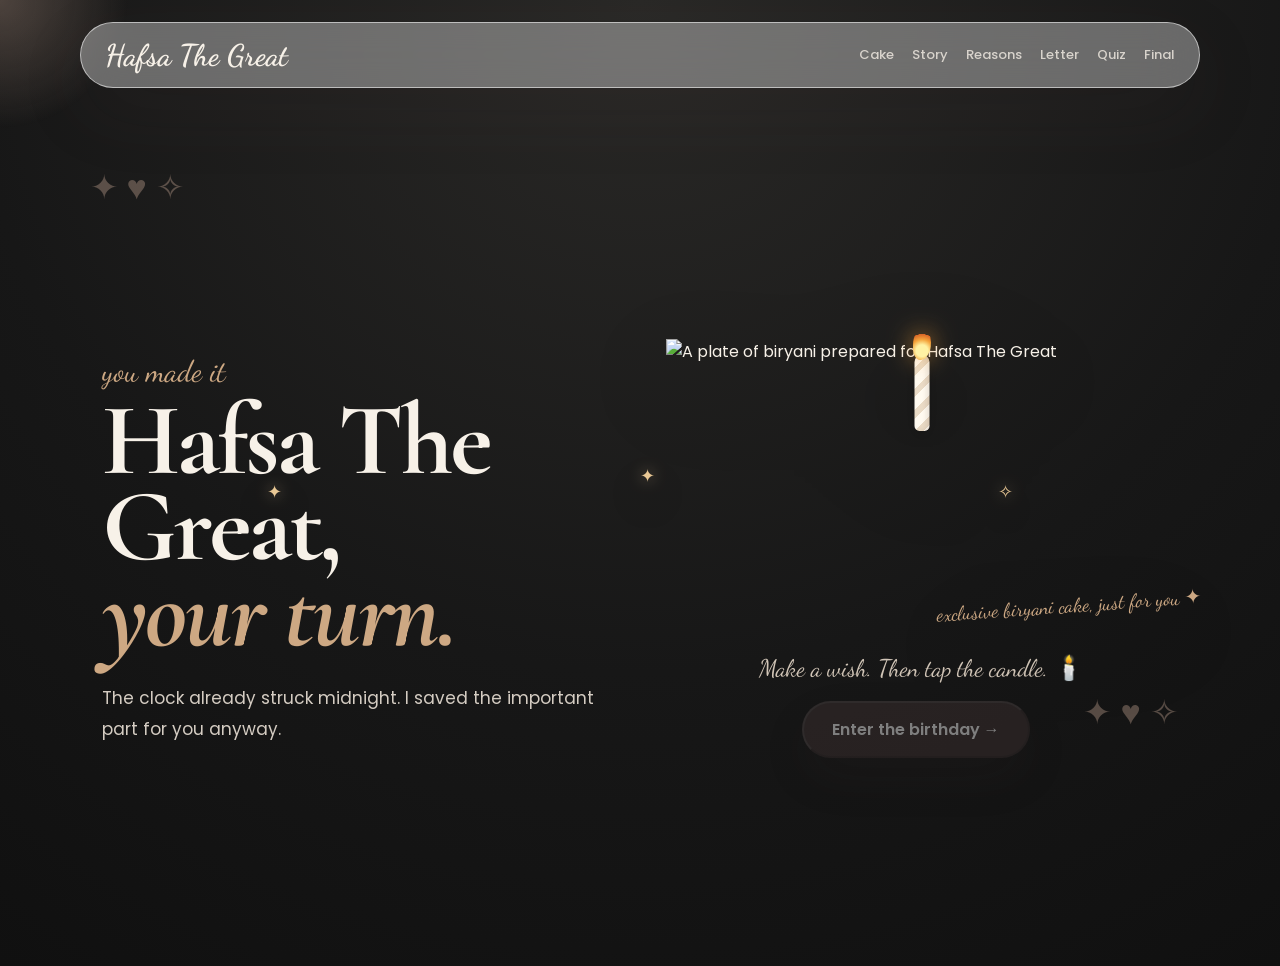
==== index.html @ 32615012 "Add files via upload" ====
<!DOCTYPE html>
<html lang="en">
<head>
  <meta charset="UTF-8" />
  <meta name="viewport" content="width=device-width, initial-scale=1.0" />
  <title>Something special | Hafsa The Great</title>
  <link rel="preconnect" href="https://fonts.googleapis.com" />
  <link rel="preconnect" href="https://fonts.gstatic.com" crossorigin />
  <link href="https://fonts.googleapis.com/css2?family=Cormorant+Garamond:wght@400;500;600;700&family=Dancing+Script:wght@500;600;700&family=Poppins:wght@300;400;500;600;700&display=swap" rel="stylesheet" />
  <link rel="stylesheet" href="style.css" />
</head>
<body class="birthday-entry" style="--hero-image: url('assets/ak.jpeg');">
  <div class="cursor-glow"></div>
  <div class="floating-bg"></div>

  <nav class="navbar glass locked-nav" id="siteNav" aria-label="Main navigation">
    <a href="index.html" class="logo">Hafsa The Great</a>
    <div class="nav-links">
      <a href="cake.html">Cake</a>
      <a href="memories.html">Story</a>
      <a href="reasons.html">Reasons</a>
      <a href="letter.html">Letter</a>
      <a href="quiz.html">Quiz</a>
      <a href="final.html">Final</a>
    </div>
  </nav>

  <main class="entry-main">
    <section class="lock-screen" id="lockScreen">
      <div class="lock-copy reveal">
        <p class="script-text">something special is waiting for you</p>
        <h1>Not yet...<br><span>but soon.</span></h1>
        <p class="hero-desc">This little universe opens when your birthday begins.</p>
      </div>

      <aside class="countdown-card glass reveal delay-1">
        <p class="script-text">the countdown</p>
        <div class="countdown" id="countdown" aria-live="polite">
          <div><strong id="days">00</strong><span>Days</span></div>
          <div><strong id="hours">00</strong><span>Hours</span></div>
          <div><strong id="mins">00</strong><span>Mins</span></div>
          <div><strong id="secs">00</strong><span>Secs</span></div>
        </div>
        <p class="unlock-note">Come back at midnight. 🎂</p>
      </aside>
    </section>

    <section class="birthday-reveal" id="birthdayReveal" aria-hidden="true">
      <div class="reveal-copy">
        <p class="script-text" id="revealKicker">midnight has arrived</p>
        <h2>Hafsa The Great,<br><span>your turn.</span></h2>
        <p id="revealMessage">But before you see the rest, there is one very important thing to do.</p>
      </div>

      <div class="avatar-celebration" aria-hidden="true">
        <img src="assets/hafsa-avatar.png" alt="" />
        <span class="avatar-sparkle sparkle-one">✦</span>
        <span class="avatar-sparkle sparkle-two">✧</span>
        <span class="avatar-sparkle sparkle-three">✦</span>
      </div>

      <div class="biryani-cake-wrap" id="biryaniCakeWrap">
        <div class="cake-image-stage" id="biryaniCake">
          <img class="approved-biryani-image" src="assets/biryani-plate-sticker.png" alt="A plate of biryani prepared for Hafsa The Great" />
          <button class="candle-hotspot" id="entryCandle" type="button" aria-label="Blow out the candle">
            <span class="candle-stick" aria-hidden="true"></span>
            <span class="hotspot-flame" id="entryFlame" aria-hidden="true"></span>
          </button>
          <div class="smoke-overlay" aria-hidden="true"></div>
          <p class="biryani-exclusive-note">exclusive biryani cake, just for you ✦</p>
        </div>
        <p class="candle-prompt" id="candlePrompt">Make a wish. Then tap the candle. 🕯️</p>
        <button class="btn primary reveal-button" id="enterBirthday" type="button" disabled>Enter the birthday →</button>
      </div>
    </section>
  </main>

  <script src="script.js"></script>
</body>
</html>
---- style.css ----
:root {
  --warm-white: #f9f5f0;
  --blush: #f8edeb;
  --rose: #e8cfc1;
  --champagne: #d8b4a0;
  --cocoa: #3e3232;
  --serif: "Cormorant Garamond", serif;
  --script: "Dancing Script", cursive;
  --body: "Poppins", sans-serif;
}

* {
  box-sizing: border-box;
  margin: 0;
  padding: 0;
}

html {
  scroll-behavior: smooth;
}

body {
  min-height: 100vh;
  overflow-x: hidden;
  color: var(--cocoa);
  font-family: var(--body);
  background: radial-gradient(circle at top left, #fff 0%, var(--warm-white) 35%, var(--blush) 100%);
}

a {
  color: inherit;
  text-decoration: none;
}

button {
  font: inherit;
}

.glass {
  background: rgba(255, 255, 255, 0.35);
  border: 1px solid rgba(255, 255, 255, 0.55);
  backdrop-filter: blur(22px);
  box-shadow: 0 24px 70px rgba(62, 50, 50, 0.12);
}

.navbar {
  position: fixed;
  top: 22px;
  left: 50%;
  z-index: 50;
  width: min(1120px, 92%);
  display: flex;
  align-items: center;
  justify-content: space-between;
  padding: 14px 24px;
  border-radius: 999px;
  transform: translateX(-50%);
}

.logo {
  font-family: var(--script);
  font-size: 30px;
  font-weight: 700;
}

.nav-links {
  display: flex;
  gap: 18px;
  font-size: 13px;
  font-weight: 500;
}

.nav-links a {
  opacity: 0.78;
  transition: 0.3s;
}

.nav-links a:hover {
  color: #9f6a59;
  opacity: 1;
}

.cursor-glow {
  position: fixed;
  z-index: 0;
  width: 280px;
  height: 280px;
  border-radius: 50%;
  pointer-events: none;
  background: radial-gradient(circle, rgba(216, 180, 160, 0.28), transparent 65%);
  transform: translate(-50%, -50%);
}

.floating-bg::before,
.floating-bg::after {
  content: "✦ ♥ ✧";
  position: fixed;
  z-index: 0;
  color: rgba(216, 180, 160, 0.35);
  font-size: 34px;
  animation: float 8s infinite ease-in-out;
}

.floating-bg::before {
  top: 18%;
  left: 7%;
}

.floating-bg::after {
  right: 8%;
  bottom: 18%;
  animation-delay: 2s;
}

.hero,
.page-section {
  min-height: 100vh;
}

.hero {
  position: relative;
  display: grid;
  grid-template-columns: 1.2fr 0.8fr;
  align-items: center;
  padding: 120px 9% 70px;
  background: linear-gradient(120deg, rgba(249, 245, 240, 0.78), rgba(248, 237, 235, 0.65)), var(--hero-image) center/cover;
}

.hero-overlay {
  position: absolute;
  inset: 0;
  background: radial-gradient(circle at 70% 40%, rgba(255, 255, 255, 0.55), transparent 35%);
}

.hero-content,
.countdown-card {
  position: relative;
  z-index: 2;
}

.final-page h1 {
  font-size: clamp(42px, 6.2vw, 88px);
  line-height: 0.92;
  letter-spacing: -2px;
  max-width: 1250px;
  margin: 0 auto;
}

.script-text {
  margin-bottom: 8px;
  color: #a36f5c;
  font-family: var(--script);
  font-size: 30px;
}

.hero h1,
.sub-hero h1,
.final-page h1,
.cake-page h1 {
  font-family: var(--serif);
  font-size: clamp(62px, 9vw, 128px);
  font-weight: 600;
  line-height: 0.86;
  letter-spacing: -3px;
}

.hero h1 span {
  color: #8f5f51;
  font-style: italic;
}

.hero-desc {
  max-width: 560px;
  margin: 28px 0;
  font-size: 18px;
  line-height: 1.8;
}

.btn {
  display: inline-flex;
  align-items: center;
  justify-content: center;
  margin-right: 12px;
  padding: 14px 28px;
  border-radius: 999px;
  font-weight: 600;
  transition: 0.3s;
}

.primary {
  color: #fff;
  background: var(--cocoa);
  box-shadow: 0 20px 50px rgba(62, 50, 50, 0.22);
}

.ghost {
  background: rgba(255, 255, 255, 0.42);
  border: 1px solid rgba(62, 50, 50, 0.1);
}

.btn:hover,
.cut-cake-btn:hover {
  transform: translateY(-4px);
}

.countdown-card {
  max-width: 420px;
  padding: 28px;
  border-radius: 32px;
}

.countdown {
  display: grid;
  grid-template-columns: repeat(4, 1fr);
  gap: 12px;
}

.countdown div {
  padding: 18px 10px;
  text-align: center;
  background: rgba(255, 255, 255, 0.42);
  border-radius: 22px;
}

.countdown strong {
  font-family: var(--serif);
  font-size: 36px;
}

.countdown span {
  display: block;
  font-size: 12px;
}

.music-btn {
  position: fixed;
  right: 28px;
  bottom: 28px;
  z-index: 60;
  width: 56px;
  height: 56px;
  color: #fff;
  font-size: 24px;
  background: var(--cocoa);
  border: 0;
  border-radius: 50%;
  box-shadow: 0 18px 42px rgba(62, 50, 50, 0.25);
  cursor: pointer;
  transition: transform .25s ease, box-shadow .25s ease;
}

.music-btn:hover { transform: translateY(-3px); }

/* Reasons-page music nudge: visible only at the top of the page. */
.music-hint {
  position: fixed;
  right: 94px;
  bottom: 42px;
  z-index: 59;
  display: flex;
  align-items: center;
  gap: 10px;
  pointer-events: none;
  opacity: 1;
  transform: translateY(0);
  transition: opacity .28s ease, transform .28s ease;
}

.music-hint-text {
  padding: 10px 15px;
  border: 1px solid rgba(111, 88, 76, .18);
  border-radius: 999px;
  background: rgba(255, 252, 248, .92);
  box-shadow: 0 14px 34px rgba(62, 50, 50, .12);
  color: var(--cocoa);
  font-size: 12px;
  font-weight: 600;
  white-space: nowrap;
}

.music-hint-arrow {
  display: inline-flex;
  align-items: center;
  justify-content: center;
  width: 30px;
  height: 30px;
  color: var(--cocoa);
  font-size: 28px;
  line-height: 1;
  animation: musicHintArrow 1.2s ease-in-out infinite;
}

.music-hint.hidden {
  opacity: 0;
  transform: translateY(10px);
}

@keyframes musicHintArrow {
  0%, 100% { transform: translate(0, 0); }
  50% { transform: translate(4px, 4px); }
}

.music-btn.playing {
  animation: musicPulse 1.35s ease-in-out infinite;
  box-shadow: 0 0 0 8px rgba(198, 157, 122, 0.10), 0 18px 42px rgba(62, 50, 50, 0.25);
}

@keyframes musicPulse {
  0%, 100% { transform: scale(1); }
  50% { transform: scale(1.08); }
}

.sub-hero {
  padding: 150px 8% 55px;
  text-align: center;
}

.sub-hero p {
  max-width: 680px;
  margin: 10px auto 24px;
}

.masonry {
  columns: 3 260px;
  column-gap: 24px;
  padding: 30px 8%;
}

.polaroid {
  break-inside: avoid;
  margin-bottom: 24px;
  padding: 14px 14px 22px;
  background: #fff;
  border-radius: 24px;
  box-shadow: 0 20px 55px rgba(62, 50, 50, 0.14);
  transform: rotate(-1deg);
  transition: 0.35s;
}

.polaroid:nth-child(even) {
  transform: rotate(1.5deg);
}

.polaroid:hover {
  transform: translateY(-8px) rotate(0);
}

.photo {
  height: 260px;
  border-radius: 18px;
  background: linear-gradient(135deg, var(--rose), var(--champagne)) center/cover;
}
.photo video {
  width: 100%;
  height: 100%;
  border-radius: 18px;
  object-fit: cover;
  display: block;
}

.tall .photo {
  height: 390px;
}

.wide .photo {
  height: 230px;
}

.polaroid p {
  margin-top: 12px;
  font-family: var(--script);
  font-size: 25px;
}

.reason-grid {
  display: grid;
  grid-template-columns: repeat(auto-fit, minmax(210px, 1fr));
  gap: 20px;
  padding: 20px 8% 90px;
}

.reason-card {
  height: 190px;
  perspective: 900px;
  cursor: pointer;
}

.reason-inner {
  position: relative;
  width: 100%;
  height: 100%;
  transition: 0.7s;
  transform-style: preserve-3d;
}

.reason-card:hover .reason-inner,
.reason-card:focus-within .reason-inner {
  transform: rotateY(180deg);
}

.reason-front,
.reason-back {
  position: absolute;
  inset: 0;
  display: grid;
  place-items: center;
  padding: 24px;
  text-align: center;
  border-radius: 28px;
  backface-visibility: hidden;
  border: 1px solid rgba(62, 50, 50, 0.08);
  box-shadow: 0 18px 45px rgba(62, 50, 50, 0.11);
}

.reason-front {
  background: rgba(255, 255, 255, 0.5);
}

.reason-front h3 {
  margin: 0;
  font-family: var(--serif);
  font-size: 42px;
  font-weight: 600;
}

.reason-back {
  color: var(--ink);
  background: rgba(255, 255, 255, 0.72);
  transform: rotateY(180deg);
  padding: 24px 20px 22px;
}

.reason-back p {
  width: 100%;
  margin: 0;
  font-family: var(--script);
  font-size: 25px;
  line-height: 1.25;
}

.random-reason {
  max-width: 560px;
  margin: 22px auto 0;
  padding: 20px;
  border-radius: 28px;
}

.letter-page {
  min-height: 100vh;
  display: grid;
  grid-template-columns: 0.8fr 1.2fr;
  gap: 50px;
  align-items: center;
  padding: 150px 9% 70px;
}

.envelope {
  position: relative;
  height: 260px;
  cursor: pointer;
}

.env-body {
  position: absolute;
  bottom: 0;
  display: grid;
  place-items: center;
  width: 100%;
  height: 180px;
  border-radius: 18px;
  background: linear-gradient(135deg, var(--rose), #fff);
  box-shadow: 0 30px 70px rgba(62, 50, 50, 0.14);
}

.flap {
  position: absolute;
  top: 0;
  left: 8%;
  width: 84%;
  height: 160px;
  background: var(--champagne);
  clip-path: polygon(50% 100%, 0 0, 100% 0);
  transform-origin: top;
  transition: 0.7s;
}

.envelope.open .flap {
  transform: rotateX(180deg);
}

.letter-paper {
  min-height: 500px;
  padding: 46px;
  background: #fffaf5;
  border-radius: 34px;
  box-shadow: 0 30px 80px rgba(62, 50, 50, 0.16);
}

.letter-paper h1 {
  font-family: var(--serif);
  font-size: 58px;
}

.letter-paper p:last-child {
  font-size: 17px;
  line-height: 2;
}

/* Letter voice-note player */
.voice-note {
  margin-top: 34px;
  opacity: 0;
  transform: translateY(12px);
  pointer-events: none;
  transition: opacity 0.55s ease, transform 0.55s ease;
  display: flex;
  align-items: center;
  gap: 18px;
  padding: 18px 20px;
  border: 1px solid rgba(159, 106, 89, 0.18);
  border-radius: 28px;
  background: rgba(255, 255, 255, 0.5);
  box-shadow: 0 18px 45px rgba(62, 50, 50, 0.08);
}

.letter-paper.opened .voice-note {
  opacity: 1;
  transform: translateY(0);
  pointer-events: auto;
}

.voice-play-btn {
  flex: 0 0 54px;
  width: 54px;
  height: 54px;
  border: 1px solid rgba(159, 106, 89, 0.35);
  border-radius: 50%;
  background: #3e3232;
  color: #fffaf5;
  font-size: 16px;
  cursor: pointer;
  display: grid;
  place-items: center;
  transition: transform 0.2s ease, box-shadow 0.2s ease;
}

.voice-play-btn:hover {
  transform: translateY(-2px);
  box-shadow: 0 10px 24px rgba(62, 50, 50, 0.2);
}

.voice-play-btn.playing {
  box-shadow: 0 0 0 6px rgba(159, 106, 89, 0.1);
}

.voice-wave-wrap {
  min-width: 0;
  flex: 1;
}

.voice-wave {
  --voice-progress: 0;
  height: 38px;
  display: flex;
  align-items: center;
  gap: 3px;
  cursor: default;
}

.voice-wave-bar {
  position: relative;
  flex: 1 1 0;
  height: var(--bar-height);
  min-width: 2px;
  border-radius: 999px;
  background: rgba(159, 106, 89, 0.22);
  overflow: hidden;
}

.voice-wave-bar::after {
  content: '';
  position: absolute;
  inset: 0;
  width: calc(var(--voice-progress) * 100%);
  background: #9f6a59;
  border-radius: inherit;
}

.voice-time {
  margin-top: 4px;
  display: flex;
  justify-content: space-between;
  font-size: 11px;
  color: rgba(62, 50, 50, 0.55);
  font-variant-numeric: tabular-nums;
}

@media (max-width: 600px) {
  .voice-note {
    gap: 12px;
    padding: 14px;
  }

  .voice-play-btn {
    flex-basis: 48px;
    width: 48px;
    height: 48px;
  }

  .voice-wave {
    gap: 2px;
  }
}

.night {
  color: #fff;
  background: radial-gradient(circle at top, #453636 0%, #191317 70%);
}

.cake-page,
.final-page {
  min-height: 100vh;
  display: grid;
  place-items: center;
  padding: 150px 8% 70px;
  text-align: center;
}

.final-page {
  background: linear-gradient(rgba(25, 19, 23, 0.45), rgba(25, 19, 23, 0.86)), var(--final-image) center/cover;
}

.cake-page h1,
.final-page h1 {
  max-width: 900px;
}


.cake-section {
  position: relative;
  display: flex;
  flex-direction: column;
  align-items: center;
  justify-content: center;
  min-height: 62vh;
  overflow: visible;
}

.cake-glow {
  position: absolute;
  width: 460px;
  height: 460px;
  border-radius: 50%;
  background: radial-gradient(circle, rgba(255, 214, 186, 0.34), transparent 68%);
  filter: blur(2px);
}

.cake-stage-text {
  position: relative;
  z-index: 8;
  margin: 18px auto 28px;
  max-width: 620px;
  padding: 14px 22px;
  border: 1px solid rgba(255, 255, 255, 0.32);
  border-radius: 999px;
  background: rgba(255, 255, 255, 0.13);
  color: rgba(255, 255, 255, 0.88);
  backdrop-filter: blur(14px);
  font-size: 14px;
}

.cake {
  position: relative;
  width: 390px;
  height: 330px;
  margin-bottom: 38px;
  overflow: visible;
}

.plate {
  position: absolute;
  left: 50%;
  bottom: -18px;
  width: 390px;
  height: 34px;
  border-radius: 50%;
  background: rgba(255, 255, 255, 0.34);
  transform: translateX(-50%);
  box-shadow: 0 26px 45px rgba(0, 0, 0, 0.24);
}

.candles {
  position: absolute;
  top: 2px;
  left: 50%;
  z-index: 7;
  display: flex;
  gap: 28px;
  transform: translateX(-50%);
  transition: 0.85s ease;
}

.candle {
  position: relative;
  display: block;
  width: 13px;
  height: 58px;
  margin-top: 24px;
  border-radius: 8px;
  background: repeating-linear-gradient(45deg, #fff 0 7px, #f7a7b5 7px 14px);
  box-shadow: inset 0 -8px 12px rgba(0, 0, 0, 0.08);
}

.flame {
  position: absolute;
  top: -28px;
  left: 50%;
  width: 16px;
  height: 30px;
  border-radius: 50% 50% 45% 45%;
  background: radial-gradient(circle at 50% 65%, #fff7a8 0 24%, #ffd166 25% 56%, #ff7b00 57% 100%);
  transform: translateX(-50%);
  box-shadow: 0 0 18px #ffb347, 0 0 36px rgba(255, 179, 71, 0.72);
  animation: flicker 0.8s infinite alternate;
  transform-origin: bottom center;
  transition: 0.45s ease;
}

.smoke {
  position: absolute;
  top: -30px;
  left: 50%;
  width: 10px;
  height: 10px;
  border-radius: 50%;
  background: rgba(255, 255, 255, 0.72);
  opacity: 0;
  filter: blur(3px);
  transform: translateX(-50%) scale(0.3);
}

.cake.blow .flame {
  opacity: 0;
  transform: translateX(-50%) translateY(12px) scale(0.1) rotate(18deg);
  box-shadow: none;
}

.cake.blow .smoke {
  animation: smokeUp 1.45s ease-out forwards;
}

.cake.blow .candle:nth-child(2) .smoke {
  animation-delay: 0.15s;
}

.cake.blow .candle:nth-child(3) .smoke {
  animation-delay: 0.3s;
}

.cake-top,
.cake-middle,
.cake-bottom,
.cake-slice {
  position: absolute;
  left: 50%;
  border-radius: 22px;
  transform: translateX(-50%);
  transition: 0.9s cubic-bezier(0.22, 0.82, 0.22, 1);
}

.cake-top,
.cake-middle,
.cake-bottom {
  z-index: 3;
  box-shadow: 0 24px 42px rgba(0, 0, 0, 0.22);
  overflow: hidden;
}

.cake-top::after,
.cake-middle::after,
.cake-bottom::after {
  content: "";
  position: absolute;
  inset: 11px 18px auto;
  height: 12px;
  border-radius: 999px;
  background: rgba(255, 255, 255, 0.38);
}

.cake-bottom {
  bottom: 24px;
  width: 330px;
  height: 92px;
  background: linear-gradient(135deg, #e8cfc1, #c8937a);
}

.cake-middle {
  bottom: 104px;
  width: 270px;
  height: 84px;
  background: linear-gradient(135deg, #f8edeb, #e7b7aa);
}

.cake-top {
  bottom: 176px;
  width: 210px;
  height: 74px;
  background: linear-gradient(135deg, #fff5f2, #f1c8bb);
}

.cut-line {
  position: absolute;
  left: 57%;
  bottom: 24px;
  z-index: 6;
  width: 3px;
  height: 228px;
  border-radius: 999px;
  background: rgba(255, 255, 255, 0.85);
  opacity: 0;
  transform: rotate(10deg) scaleY(0);
  transform-origin: top;
  box-shadow: 0 0 18px rgba(255, 255, 255, 0.65);
}

.cake.knife-in .cut-line {
  opacity: 1;
  animation: cutTrace 0.75s ease-in-out forwards;
}

.cake-slice {
  z-index: 5;
  right: 20px;
  left: auto;
  bottom: 24px;
  width: 126px;
  height: 225px;
  border-radius: 18px 22px 20px 18px;
  background: linear-gradient(135deg, #fff5f2 0 30%, #f8edeb 30% 63%, #e8cfc1 63% 100%);
  clip-path: polygon(13% 0, 100% 13%, 78% 100%, 0 100%);
  opacity: 0;
  transform: translateX(-12px) rotate(0deg) scale(0.97);
  box-shadow: 0 28px 48px rgba(0, 0, 0, 0.25);
}

.cake-slice::before {
  content: "";
  position: absolute;
  inset: 0;
  background: radial-gradient(circle at 62% 38%, rgba(195, 92, 92, 0.65) 0 4px, transparent 5px),
    radial-gradient(circle at 48% 72%, rgba(195, 92, 92, 0.55) 0 4px, transparent 5px);
}

.knife {
  position: absolute;
  top: 0;
  right: -170px;
  z-index: 9;
  width: 218px;
  height: 44px;
  opacity: 0;
  transform: translate(80px, -20px) rotate(-34deg);
  transform-origin: right center;
  transition: 1s cubic-bezier(0.22, 0.82, 0.22, 1);
}

.knife-blade {
  position: absolute;
  left: 0;
  top: 12px;
  width: 158px;
  height: 18px;
  border-radius: 999px 4px 4px 999px;
  background: linear-gradient(90deg, #ffffff, #d7d7d7 55%, #9e9e9e);
  box-shadow: 0 14px 28px rgba(0, 0, 0, 0.25);
}

.knife-blade::before {
  content: "";
  position: absolute;
  left: 4px;
  top: 3px;
  width: 120px;
  height: 4px;
  border-radius: 999px;
  background: rgba(255, 255, 255, 0.8);
}

.knife-handle {
  position: absolute;
  right: 0;
  top: 5px;
  width: 68px;
  height: 32px;
  border-radius: 999px;
  background: linear-gradient(135deg, #714948, #3e292d);
  box-shadow: inset 8px 0 10px rgba(255, 255, 255, 0.08), 0 12px 24px rgba(0, 0, 0, 0.28);
}

.cake.knife-in .knife {
  opacity: 1;
  transform: translate(-205px, 128px) rotate(-21deg);
}

.cake.sliced .knife {
  opacity: 0;
  transform: translate(-245px, 170px) rotate(-12deg);
}

.cake.sliced .cake-top,
.cake.sliced .cake-middle,
.cake.sliced .cake-bottom {
  clip-path: polygon(0 0, 62% 0, 52% 100%, 0 100%);
}

.cake.sliced .cake-slice {
  opacity: 1;
  transform: translate(78px, 34px) rotate(12deg) scale(1);
}

.cake.sliced .candles {
  transform: translateX(-83%) translateY(-4px) rotate(-5deg);
}

.cut-cake-btn {
  position: relative;
  z-index: 8;
  padding: 18px 40px;
  color: #3e3232;
  font-size: 18px;
  font-weight: 600;
  cursor: pointer;
  background: rgba(255, 255, 255, 0.82);
  border: 0;
  border-radius: 50px;
  box-shadow: 0 10px 30px rgba(0, 0, 0, 0.16);
  transition: 0.4s;
}

.cut-cake-btn:hover {
  transform: translateY(-4px) scale(1.03);
}

.cut-cake-btn:disabled {
  cursor: default;
  opacity: 0.92;
  transform: none;
}

.cake-next-btn {
  position: relative;
  z-index: 8;
  margin-top: 0;
  padding: 18px 40px;
  color: #3e3232;
  font-size: 18px;
  font-weight: 600;
  cursor: pointer;
  background: rgba(255, 255, 255, 0.82);
  border: 0;
  border-radius: 50px;
  box-shadow: 0 10px 30px rgba(0, 0, 0, 0.16);
  transition: 0.4s;
}
.cake-next-btn:hover {
  transform: translateY(-4px) scale(1.03);
}

.cake-next-btn[hidden] {
  display: none;
}

@keyframes smokeUp {
  0% { opacity: 0; transform: translateX(-50%) translateY(0) scale(0.35); }
  20% { opacity: 0.8; }
  100% { opacity: 0; transform: translateX(-50%) translateY(-58px) scale(2.3); }
}

@keyframes cutTrace {
  0% { transform: rotate(10deg) scaleY(0); }
  100% { transform: rotate(10deg) scaleY(1); }
}

#confetti {
  position: fixed;
  inset: 0;
  pointer-events: none;
}

.footer {
  padding: 35px;
  color: rgba(62, 50, 50, 0.68);
  text-align: center;
}

.night .footer {
  color: rgba(255, 255, 255, 0.65);
}

.reveal {
  opacity: 0;
  transform: translateY(24px);
  animation: reveal 0.8s forwards;
}

.delay-1 {
  animation-delay: 0.18s;
}

.delay-2 {
  animation-delay: 0.34s;
}

@keyframes reveal {
  to {
    opacity: 1;
    transform: none;
  }
}

@keyframes float {
  50% {
    transform: translateY(-26px) rotate(8deg);
  }
}

@keyframes flicker {
  to {
    transform: scale(1.15) translateY(-2px);
    opacity: 0.84;
  }
}

@media (max-width: 900px) {
  .hero,
  .letter-page {
    grid-template-columns: 1fr;
  }

  .nav-links {
    display: none;
  }

  .hero {
    padding-top: 145px;
  }

  .hero h1,
  .sub-hero h1,
  .final-page h1,
  .cake-page h1 {
    font-size: 64px;
  }

  .countdown {
    grid-template-columns: repeat(2, 1fr);
  }

  .cake {
    transform: scale(0.86);
  }
}


/* =========================================================
   RESPONSIVE FIXES
   Added to make the birthday website work nicely on laptops,
   tablets, mobile phones, and very small screens.
   ========================================================= */

html {
  -webkit-text-size-adjust: 100%;
}

body {
  width: 100%;
}

img,
video,
canvas {
  max-width: 100%;
}

main,
header,
section,
footer,
.navbar {
  position: relative;
}

.hero-content,
.countdown-card,
.sub-hero,
.masonry,
.reason-grid,
.letter-page,
.cake-page,
.final-page,
.footer {
  z-index: 1;
}

.navbar {
  gap: 14px;
}

.nav-links {
  min-width: 0;
}

.nav-links a {
  white-space: nowrap;
}

.hero-actions {
  display: flex;
  flex-wrap: wrap;
  gap: 12px;
}

.hero-actions .btn,
.final-page .btn,
.sub-hero .btn {
  margin-right: 0;
}

.countdown-card {
  width: 100%;
  justify-self: center;
}

.masonry {
  width: 100%;
}

.photo {
  overflow: hidden;
  background-position: center;
  background-size: cover;
}

.reason-card:focus .reason-inner {
  transform: rotateY(180deg);
}

.letter-paper,
.random-reason,
.countdown-card,
.polaroid,
.reason-front,
.reason-back {
  overflow-wrap: anywhere;
}

/* Laptop / small desktop */
@media (max-width: 1100px) {
  .hero {
    grid-template-columns: 1fr 0.9fr;
    gap: 36px;
    padding-inline: 6%;
  }

  .letter-page {
    gap: 34px;
    padding-inline: 6%;
  }

  .cake-page,
  .final-page {
    padding-inline: 6%;
  }
}

/* Tablet */
@media (max-width: 900px) {
  .navbar {
    top: 14px;
    width: min(720px, 94%);
    align-items: center;
  }

  .nav-links {
    display: flex;
    gap: 12px;
    max-width: 70%;
    overflow-x: auto;
    padding: 6px 2px 7px;
    scrollbar-width: none;
  }

  .nav-links::-webkit-scrollbar {
    display: none;
  }

  .nav-links a {
    padding: 8px 12px;
    border-radius: 999px;
    background: rgba(255, 255, 255, 0.38);
  }

  .hero,
  .letter-page {
    grid-template-columns: 1fr;
  }

  .hero {
    gap: 36px;
    min-height: auto;
    padding: 145px 6% 70px;
    background-position: center top;
  }

  .hero h1,
  .sub-hero h1,
  .final-page h1,
  .cake-page h1 {
    font-size: clamp(52px, 12vw, 82px);
    letter-spacing: -2px;
  }

  .countdown {
    grid-template-columns: repeat(4, 1fr);
  }

  .sub-hero {
    padding: 135px 6% 45px;
  }

  .masonry {
    columns: 2 240px;
    padding-inline: 6%;
  }

  .reason-grid {
    grid-template-columns: repeat(auto-fit, minmax(180px, 1fr));
    padding-inline: 6%;
  }

  .letter-page {
    min-height: auto;
    padding: 135px 6% 60px;
  }

  .envelope {
    max-width: 460px;
    width: 100%;
    margin: 0 auto;
  }

  .letter-paper {
    min-height: 360px;
  }

  .cake-page,
  .final-page {
    min-height: auto;
    padding: 135px 6% 60px;
  }

  .cake-section {
    min-height: 560px;
  }

  .cake {
    transform: scale(0.86);
    transform-origin: center top;
  }
}

/* Mobile */
@media (max-width: 640px) {
  .glass {
    backdrop-filter: blur(16px);
  }

  .navbar {
    top: 10px;
    width: 94%;
    flex-direction: column;
    justify-content: center;
    padding: 12px 14px;
    border-radius: 26px;
  }

  .logo {
    font-size: 28px;
    line-height: 1;
  }

  .nav-links {
    width: 100%;
    max-width: 100%;
    justify-content: flex-start;
    font-size: 12px;
  }

  .cursor-glow {
    display: none;
  }

  .floating-bg::before,
  .floating-bg::after {
    font-size: 24px;
    opacity: 0.65;
  }

  .hero {
    min-height: 100svh;
    padding: 150px 5% 46px;
    text-align: center;
  }

  .script-text {
    font-size: 25px;
  }

  .hero h1,
  .sub-hero h1,
  .final-page h1,
  .cake-page h1 {
    font-size: clamp(44px, 15vw, 62px);
    line-height: 0.92;
    letter-spacing: -1.4px;
  }

  .hero-desc {
    margin: 22px auto;
    font-size: 15px;
    line-height: 1.75;
  }

  .hero-actions {
    justify-content: center;
  }

  .btn {
    width: min(100%, 280px);
    padding: 13px 20px;
  }

  .countdown-card {
    padding: 20px;
    border-radius: 26px;
  }

  .countdown {
    grid-template-columns: repeat(2, 1fr);
    gap: 10px;
  }

  .countdown div {
    padding: 14px 8px;
    border-radius: 18px;
  }

  .countdown strong {
    font-size: 31px;
  }

  .music-hint {
    right: 78px;
    bottom: 34px;
    gap: 4px;
  }

  .music-hint-text {
    padding: 8px 11px;
    font-size: 10px;
  }

  .music-hint-arrow {
    width: 24px;
    height: 24px;
    font-size: 23px;
  }

  .music-btn {
    right: 18px;
    bottom: 18px;
    width: 50px;
    height: 50px;
    font-size: 22px;
  }

  .sub-hero {
    padding: 145px 5% 35px;
  }

  .sub-hero p {
    font-size: 14px;
    line-height: 1.7;
  }

  .masonry {
    columns: 1;
    padding: 20px 5% 60px;
  }

  .polaroid {
    margin-bottom: 18px;
    border-radius: 22px;
    transform: none;
  }

  .polaroid:nth-child(even),
  .polaroid:hover {
    transform: none;
  }

  .photo,
  .wide .photo {
    height: 245px;
  }

  .tall .photo {
    height: 340px;
  }

  .reason-grid {
    grid-template-columns: 1fr;
    gap: 16px;
    padding: 16px 5% 65px;
  }

  .reason-card {
    height: 172px;
  }

  .reason-front,
  .reason-back {
    border-radius: 24px;
  }

  .reason-back p,
  .polaroid p {
    font-size: 23px;
  }

  .random-reason {
    margin-top: 16px;
    padding: 16px;
    font-size: 14px;
  }

  .letter-page {
    padding: 145px 5% 45px;
    gap: 26px;
  }

  .envelope {
    height: 220px;
  }

  .env-body {
    height: 150px;
  }

  .flap {
    height: 135px;
  }

  .letter-paper {
    min-height: 330px;
    padding: 28px 22px;
    border-radius: 28px;
  }

  .letter-paper p:last-child {
    font-size: 15px;
    line-height: 1.9;
  }

  .cake-page,
  .final-page {
    padding: 145px 5% 48px;
  }

  .final-page p,
  .cake-page p {
    font-size: 14px;
    line-height: 1.7;
  }

  .cake-section {
    min-height: 500px;
    width: 100%;
  }

  .cake-glow {
    width: 320px;
    height: 320px;
  }

  .cake-stage-text {
    width: min(100%, 330px);
    margin-bottom: 12px;
    padding: 12px 16px;
    white-space: normal;
  }

  .cake {
    margin-bottom: -10px;
    transform: scale(0.72);
    transform-origin: center top;
  }

  .cut-cake-btn {
    width: min(100%, 310px);
    padding: 15px 22px;
    font-size: 16px;
  }

  .footer {
    padding: 25px 18px;
    font-size: 13px;
  }
}

/* Very small phones */
@media (max-width: 380px) {
  .navbar {
    width: 96%;
    padding-inline: 10px;
  }

  .nav-links a {
    padding: 7px 10px;
  }

  .hero,
  .sub-hero,
  .letter-page,
  .cake-page,
  .final-page {
    padding-inline: 4%;
  }

  .hero h1,
  .sub-hero h1,
  .final-page h1,
  .cake-page h1 {
    font-size: clamp(39px, 14vw, 50px);
  }

  .script-text {
    font-size: 23px;
  }

  .photo,
  .wide .photo {
    height: 220px;
  }

  .tall .photo {
    height: 300px;
  }

  .countdown strong {
    font-size: 28px;
  }

  .cake-section {
    min-height: 470px;
  }

  .cake {
    transform: scale(0.64);
    margin-bottom: -48px;
  }
}

@media (prefers-reduced-motion: reduce) {
  *,
  *::before,
  *::after {
    scroll-behavior: auto !important;
    animation-duration: 0.001ms !important;
    animation-iteration-count: 1 !important;
    transition-duration: 0.001ms !important;
  }
}


/* ===== Birthday entry experience ===== */
.birthday-entry { background: radial-gradient(circle at 50% 0%, #2a2927 0%, #171717 58%, #101010 100%); color: #f7f1e8; }
.birthday-entry .locked-nav { opacity: .78; }
.birthday-entry .locked-nav .nav-links { pointer-events: none; opacity: .22; }
.birthday-entry .music-btn { background: #f1e8db; color: #211f1c; }
.entry-main { position: relative; min-height: 100vh; overflow: hidden; }
.lock-screen { min-height: 100vh; display: grid; grid-template-columns: 1.1fr .9fr; gap: 6vw; align-items: center; padding: 130px 9% 70px; position: relative; }
.lock-screen::before { content:""; position:absolute; inset:0; background: radial-gradient(circle at 50% 45%, rgba(222,191,157,.10), transparent 42%); pointer-events:none; }
.lock-copy, .countdown-card { position:relative; z-index:2; }
.birthday-entry .script-text { color:#cda883; }
.lock-copy h1 { font-family:var(--serif); font-size:clamp(68px,9vw,132px); line-height:.82; letter-spacing:-4px; font-weight:600; }
.lock-copy h1 span { color:#cda883; font-style:italic; }
.birthday-entry .hero-desc { color:#d7d0c8; max-width:590px; }
.birthday-entry .countdown-card { max-width:480px; background:rgba(255,255,255,.06); border:1px solid rgba(255,255,255,.12); box-shadow:0 30px 100px rgba(0,0,0,.35); }
.birthday-entry .countdown div { background:rgba(255,255,255,.07); }
.birthday-entry .countdown strong { color:#f5eee4; }
.birthday-entry .countdown span { color:#bfb7ad; }
.unlock-note { margin-top:18px; text-align:center; color:#c6bdb3; font-family:var(--script); font-size:23px; }
.birthday-reveal { display:none; min-height:100vh; padding:145px 8% 80px; grid-template-columns:1fr 1fr; align-items:center; gap:4vw; position:relative; }
.birthday-reveal.visible { display:grid; animation:entryFade .9s ease both; }
.reveal-copy h2 { font-family:var(--serif); font-size:clamp(64px,8vw,116px); line-height:.84; letter-spacing:-3px; }
.reveal-copy h2 span { color:#cda883; font-style:italic; }
.reveal-copy p:last-child { max-width:510px; margin-top:28px; color:#d4ccc2; line-height:1.8; font-size:17px; }
.biryani-cake-wrap { display:flex; flex-direction:column; align-items:center; justify-content:center; min-height:520px; }
.cake-image-stage { position:relative; width:min(700px, 100%); aspect-ratio:660 / 385; display:flex; align-items:center; justify-content:center; filter:drop-shadow(0 30px 50px rgba(0,0,0,.45)); animation:cakeFloat 4s ease-in-out infinite; }
.approved-biryani-image { width:100%; height:100%; object-fit:contain; display:block; user-select:none; -webkit-user-drag:none; }
.candle-hotspot { position:absolute; left:50%; top:21%; width:58px; height:142px; transform:translate(-50%,-50%); background:transparent; border:0; border-radius:18px; cursor:pointer; outline:none; z-index:5; }
.candle-hotspot:focus-visible { box-shadow:0 0 0 3px rgba(238,195,139,.9); }
.candle-stick { position:absolute; left:50%; top:24px; width:15px; height:76px; transform:translateX(-50%); border-radius:7px 7px 5px 5px; background:repeating-linear-gradient(135deg, #fffaf0 0 9px, #eadbc6 9px 15px); box-shadow:inset -3px 0 5px rgba(82,55,38,.12), 0 5px 14px rgba(0,0,0,.18); }
.hotspot-flame { position:absolute; left:50%; top:-2px; width:18px; height:31px; transform:translateX(-50%); border-radius:55% 45% 60% 40%; background:radial-gradient(circle at 50% 70%,#fff2a4 0 25%,#f4a33a 48%,#d86627 70%,transparent 71%); animation:flameFlicker .55s ease-in-out infinite alternate; filter:drop-shadow(0 0 12px rgba(244,163,58,.7)); pointer-events:none; }
.candle-hotspot.extinguished .hotspot-flame { opacity:0; transform:translate(-50%,10px) scale(.5); animation:none; }
.smoke-overlay { position:absolute; left:50%; top:5%; width:34px; height:80px; transform:translateX(-50%); opacity:0; pointer-events:none; border-radius:50%; background:radial-gradient(ellipse at center, rgba(225,225,225,.35), transparent 65%); filter:blur(5px); }
.candle-hotspot.extinguished ~ .smoke-overlay { opacity:.55; animation:smokeRise 1.5s ease-out forwards; }
.candle-prompt { margin:16px 0 18px; color:#d1c5b7; font-family:var(--script); font-size:24px; text-align:center; }
.biryani-exclusive-note {
  position:absolute;
  right:-24px;
  bottom:7%;
  margin:0;
  color:#cda883;
  font-family:var(--script);
  font-size:20px;
  line-height:1.1;
  white-space:nowrap;
  transform:rotate(-4deg);
  text-shadow:0 8px 24px rgba(0,0,0,.3);
  pointer-events:none;
}

.reveal-button { opacity:.45; pointer-events:none; transition:.35s; }
.reveal-button.ready { opacity:1; pointer-events:auto; }
@keyframes flameFlicker{from{transform:translateX(-50%) rotate(-3deg) scale(.96)}to{transform:translateX(-50%) rotate(3deg) scale(1.04)}}
@keyframes smokeRise{from{opacity:.5;transform:translate(-50%,0) scale(.8)}to{opacity:0;transform:translate(-50%,-65px) scale(1.5)}}
@keyframes cakeFloat{0%,100%{transform:translateY(0) rotate(-.5deg)}50%{transform:translateY(-10px) rotate(.5deg)}}
@keyframes entryFade{from{opacity:0;transform:translateY(24px)}to{opacity:1;transform:translateY(0)}}
@media (max-width: 850px){
  .lock-screen,.birthday-reveal{grid-template-columns:1fr; padding:120px 7% 60px; text-align:center;}
  .lock-copy h1,.reveal-copy h2{font-size:clamp(58px,16vw,88px)}
  .lock-copy .hero-desc,.reveal-copy p:last-child{margin-left:auto;margin-right:auto}
  .countdown-card{margin:0 auto}
  .cake-image-stage{width:100%; margin:-20px 0;}
}

/* ===== Sketch reveal ===== */
.sketch-page {
  background: radial-gradient(circle at 50% 12%, #3b302f 0%, #211b1c 52%, #121112 100%);
  color: #f7f1e8;
}
.sketch-shell {
  width: min(980px, 90%);
  min-height: 100vh;
  margin: 0 auto;
  padding: 150px 0 80px;
  text-align: center;
}
.sketch-intro {
  max-width: 820px;
  margin: 0 auto 42px;
}
.sketch-intro .script-text { color: #cda883; }
.sketch-intro h1 {
  font-family: var(--serif);
  font-size: clamp(58px, 8vw, 104px);
  line-height: .86;
  letter-spacing: -3px;
}
.sketch-intro h1 span { color:#cda883; font-style:italic; }
.sketch-note {
  max-width: 720px;
  margin: 28px auto 0;
  color: #d4ccc2;
  line-height: 1.75;
  font-size: 16px;
}
.sketch-card {
  width: min(760px, 100%);
  min-height: 560px;
  margin: 0 auto;
  padding: 28px;
  border-radius: 34px;
  background: rgba(255,255,255,.055);
  border-color: rgba(255,255,255,.13);
  box-shadow: 0 35px 110px rgba(0,0,0,.38);
}
.sketch-placeholder {
  min-height: 500px;
  border: 1.5px dashed rgba(205,168,131,.42);
  border-radius: 24px;
  display:flex;
  flex-direction:column;
  align-items:center;
  justify-content:center;
  gap: 8px;
  color:#d4ccc2;
  background:rgba(0,0,0,.12);
}
.sketch-placeholder-mark {
  font-size: 46px;
  color:#cda883;
  margin-bottom: 8px;
}
.sketch-placeholder p {
  margin:0;
  font-family:var(--serif);
  font-size:32px;
  color:#f7f1e8;
}
.sketch-placeholder span:last-child {
  color:#9f9186;
  font-size:13px;
}
.sketch-back { margin-top: 24px; color:#f7f1e8; background:rgba(255,255,255,.08); border-color:rgba(255,255,255,.18); }

@media (max-width: 850px) {
  .biryani-exclusive-note {
    position:static;
    margin-top: -2px;
    font-size:18px;
    transform:rotate(-3deg);
  }
  .sketch-shell { padding-top: 125px; }
  .sketch-card { min-height: 440px; padding: 18px; }
  .sketch-placeholder { min-height: 400px; }
  .sketch-intro h1 { letter-spacing:-2px; }
  .cake-next-btn { width:min(100%,310px); padding:15px 22px; font-size:16px; }
}

/* ===== Quiz experience ===== */
.quiz-page {
  background: radial-gradient(circle at 50% 0%, #f7eee8 0%, #f4e9e4 42%, #eee0d9 100%);
}
.quiz-shell {
  width: min(1180px, 92%);
  margin: 0 auto;
  padding: 145px 0 90px;
}
.quiz-intro {
  max-width: 850px;
  margin: 0 auto 55px;
  text-align: center;
}
.quiz-intro h1 {
  font-family: var(--serif);
  font-size: clamp(58px, 8vw, 108px);
  line-height: .86;
  letter-spacing: -3px;
  font-weight: 600;
}
.quiz-intro h1 span { color: #9f6a59; font-style: italic; }
.quiz-intro > p:last-child { max-width: 650px; margin: 24px auto 0; line-height: 1.7; }
.quiz-layout {
  display: grid;
  grid-template-columns: 180px 1fr;
  gap: 36px;
  align-items: start;
}
.quiz-progress {
  position: sticky;
  top: 120px;
  padding: 24px 20px;
  border-radius: 28px;
}
.quiz-progress > .script-text { margin-bottom: 18px; text-align: center; }
.quiz-progress ol {
  position: relative;
  list-style: none;
  display: flex;
  flex-direction: column;
  align-items: center;
  gap: 11px;
  z-index: 1;
}
.quiz-progress .progress-line {
  position: absolute;
  left: 50%;
  top: 79px;
  bottom: 25px;
  width: 1px;
  background: rgba(62, 50, 50, .18);
  transform: translateX(-50%);
}
.quiz-progress li { position: relative; z-index: 2; }
.quiz-progress li a {
  width: 28px;
  height: 28px;
  display: grid;
  place-items: center;
  border-radius: 50%;
  background: rgba(255,255,255,.72);
  border: 1px solid rgba(62,50,50,.12);
  font-size: 11px;
  transition: .25s;
}
.quiz-progress li a:hover { transform: scale(1.1); }
.quiz-progress li.answered a { background: #3e3232; color: #fff; }
.quiz-form { display: grid; gap: 18px; }
.quiz-question {
  min-width: 0;
  padding: 25px;
  border: 1px solid rgba(62,50,50,.10);
  border-radius: 28px;
  background: rgba(255,255,255,.42);
  box-shadow: 0 18px 55px rgba(62,50,50,.07);
  transition: .3s;
}
.quiz-question.needs-answer { box-shadow: 0 0 0 3px rgba(159,106,89,.32), 0 18px 55px rgba(62,50,50,.07); }
.quiz-question legend {
  width: 100%;
  display: flex;
  gap: 16px;
  align-items: flex-start;
  margin-bottom: 20px;
  font-family: var(--serif);
  font-size: clamp(24px, 3vw, 34px);
  line-height: 1.05;
}
.question-number { color: #9f6a59; font-family: var(--body); font-size: 12px; font-weight: 600; letter-spacing: 1px; padding-top: 6px; }
.quiz-options { display: grid; grid-template-columns: 1fr 1fr; gap: 11px; }
.quiz-option {
  display: flex;
  align-items: center;
  gap: 12px;
  padding: 15px 16px;
  border: 1px solid rgba(62,50,50,.12);
  border-radius: 17px;
  background: rgba(255,255,255,.48);
  cursor: pointer;
  transition: .25s;
  line-height: 1.45;
}
.quiz-option:hover { transform: translateY(-2px); border-color: rgba(159,106,89,.35); }
.quiz-option.selected { border-color: #9f6a59; background: rgba(159,106,89,.10); }
.quiz-option input { position: absolute; opacity: 0; pointer-events: none; }
.option-letter { flex: 0 0 30px; width: 30px; height: 30px; display: grid; place-items: center; border-radius: 50%; background: rgba(62,50,50,.08); font-size: 12px; font-weight: 600; }
.quiz-submit { display: block; margin: 28px auto 0; }
.quiz-result { margin-top: 28px; padding: 45px 35px; border-radius: 32px; text-align: center; }
.quiz-score { margin: 8px 0 10px; font-family: var(--serif); font-size: clamp(70px, 10vw, 120px); line-height: .9; }
.quiz-result h2 { font-family: var(--serif); font-size: clamp(30px, 4vw, 48px); line-height: 1; }
.quiz-result > p:not(.script-text) { max-width: 620px; margin: 18px auto 0; line-height: 1.7; }
.quiz-result-actions { display: flex; justify-content: center; gap: 12px; flex-wrap: wrap; margin-top: 28px; }
.btn.secondary { background: rgba(255,255,255,.42); border: 1px solid rgba(62,50,50,.16); color: var(--cocoa); }

/* ===== Secret realm ===== */
.secret-page {
  background: radial-gradient(circle at 50% 20%, #3b302f 0%, #211b1c 52%, #121112 100%);
  color: #f7f1e8;
}
.secret-shell { min-height: 100vh; display: grid; place-items: center; padding: 90px 7%; }
.secret-letter { width: min(760px, 100%); padding: clamp(40px, 7vw, 80px); border-radius: 36px; text-align: center; background: rgba(255,255,255,.07); border-color: rgba(255,255,255,.12); box-shadow: 0 35px 110px rgba(0,0,0,.38); }
.secret-letter .script-text { color: #cda883; }
.secret-letter h1 { font-family: var(--serif); font-size: clamp(64px, 9vw, 110px); line-height: .84; letter-spacing: -3px; }
.secret-letter h1 span { color: #cda883; font-style: italic; }
.secret-divider { margin: 30px 0; color: #cda883; font-size: 22px; }
.secret-copy { max-width: 560px; margin: 0 auto 30px; color: #d4ccc2; line-height: 1.8; }
.secret-copy p + p { margin-top: 12px; }
.secret-page .btn.secondary { color: #f7f1e8; background: rgba(255,255,255,.08); border-color: rgba(255,255,255,.18); }

@media (max-width: 850px) {
  .quiz-layout { grid-template-columns: 1fr; }
  .quiz-progress { position: relative; top: auto; padding: 18px 20px; }
  .quiz-progress > .script-text { margin-bottom: 10px; }
  .quiz-progress .progress-line { left: 28px; right: 28px; top: 50%; bottom: auto; width: auto; height: 1px; transform: translateY(-50%); }
  .quiz-progress ol { flex-direction: row; justify-content: space-between; gap: 4px; }
  .quiz-progress li a { width: 26px; height: 26px; font-size: 10px; }
  .quiz-options { grid-template-columns: 1fr; }
}

@media (max-width: 560px) {
  .quiz-shell { width: 94%; padding-top: 125px; }
  .quiz-intro h1 { letter-spacing: -2px; }
  .quiz-question { padding: 20px; border-radius: 22px; }
  .quiz-question legend { gap: 10px; font-size: 26px; }
  .quiz-progress ol { overflow-x: auto; padding: 2px 0; }
  .quiz-progress li { flex: 0 0 auto; }
}

/* ===== Hafsa avatar celebration ===== */
.avatar-celebration {
  position: absolute;
  left: 50%;
  top: 52%;
  z-index: 4;
  width: 710px;
  pointer-events: none;
  transform: translate(-50%, calc(-50% - 56px));
  animation: avatarYay 2.2s ease-in-out infinite;
  filter: drop-shadow(0 18px 24px rgba(0,0,0,.30));
}

.avatar-celebration img {
  display: block;
  width: 100%;
  height: auto;
  user-select: none;
  -webkit-user-drag: none;
}

.avatar-sparkle {
  position: absolute;
  color: #e9c895;
  font-size: 18px;
  text-shadow: 0 0 14px rgba(233,200,149,.55);
  animation: avatarSparkle 1.7s ease-in-out infinite;
}

.sparkle-one { left: -18px; top: 28%; }
.sparkle-two { right: -18px; top: 42%; animation-delay: .45s; }
.sparkle-three { left: 50%; top: -16px; animation-delay: .85s; }

@keyframes avatarYay {
  0%, 100% { transform: translate(-50%, -50%) rotate(-1.5deg) translateY(0); }
  25% { transform: translate(-50%, -50%) rotate(1deg) translateY(-7px); }
  50% { transform: translate(-50%, -50%) rotate(-1deg) translateY(-16px); }
  75% { transform: translate(-50%, -50%) rotate(1.5deg) translateY(-7px); }
}

@keyframes avatarSparkle {
  0%, 100% { opacity: .2; transform: scale(.75) rotate(0deg); }
  50% { opacity: 1; transform: scale(1.2) rotate(18deg); }
}

@media (max-width: 850px) {
  .avatar-celebration {
    width: 540px;
    top: 51%;
    transform: translate(-50%, calc(-50% - 43px));
  }
}

@media (max-width: 900px) {
  .letter-paper #typedLetter {
    font-size: 15px;
    line-height: 1.9;
  }
}


/* ===== V26 sketch gallery + final message sizing ===== */
.sketch-gallery {
  display: grid;
  grid-template-columns: repeat(2, minmax(0, 1fr));
  gap: 22px;
  width: 100%;
}

.sketch-frame {
  margin: 0;
  padding: 12px;
  border: 1.5px dashed rgba(205,168,131,.42);
  border-radius: 24px;
  background: rgba(0,0,0,.12);
  overflow: hidden;
}

.sketch-frame img {
  display: block;
  width: 100%;
  height: auto;
  border-radius: 16px;
}

.final-page h1 {
  font-size: clamp(34px, 4vw, 58px) !important;
  line-height: 0.98;
  letter-spacing: -1.5px;
  max-width: 1200px;
}

@media (max-width: 850px) {
  .sketch-gallery {
    grid-template-columns: 1fr;
    gap: 18px;
  }

  .final-page h1 {
    font-size: clamp(30px, 8vw, 48px) !important;
    line-height: 0.98;
  }
}
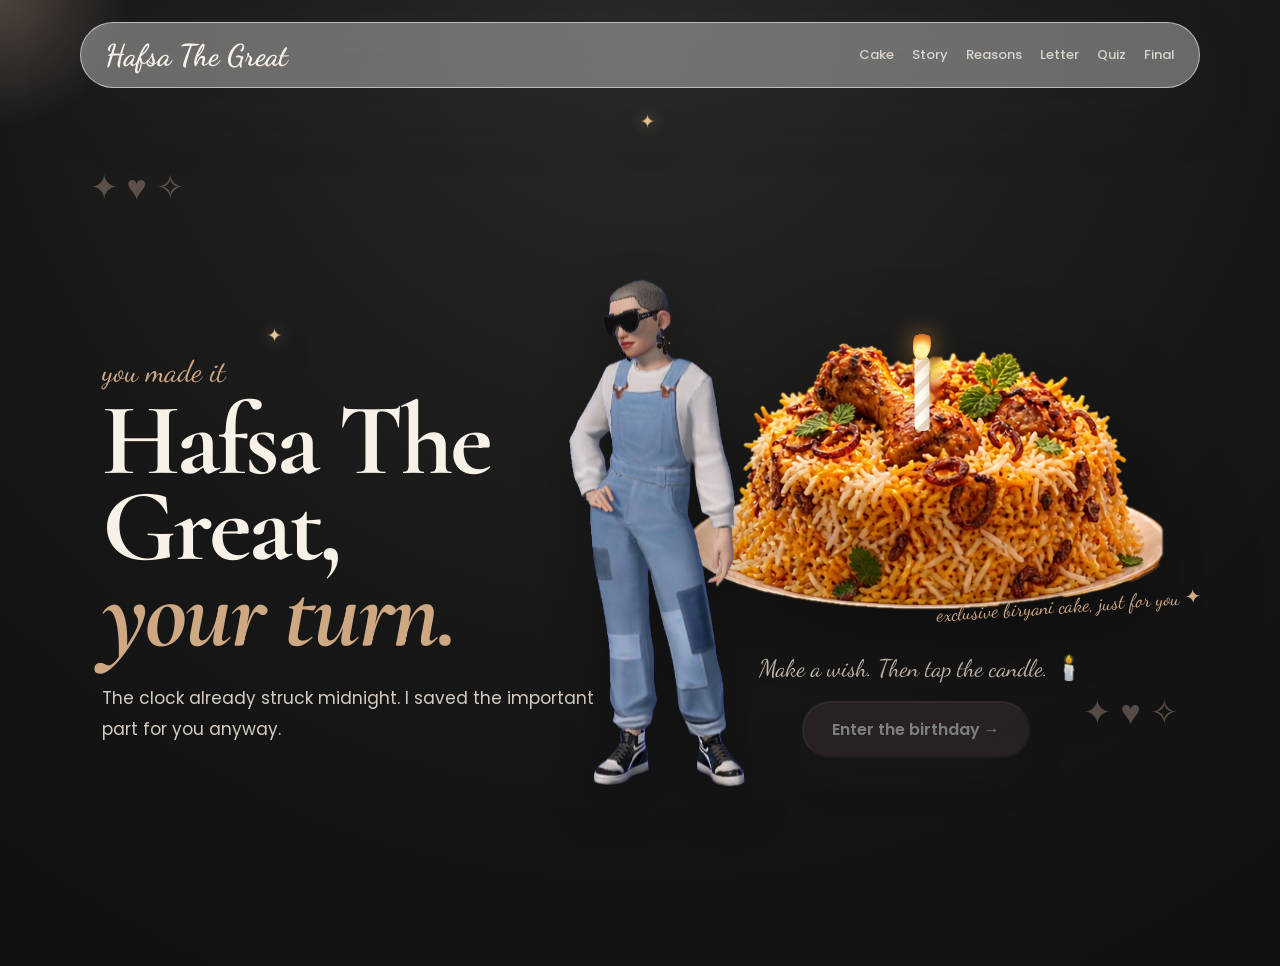
==== commit 5f1eaaac: "Update index.html" ====
--- a/index.html
+++ b/index.html
@@ -3,7 +3,17 @@
 <head>
   <meta charset="UTF-8" />
   <meta name="viewport" content="width=device-width, initial-scale=1.0" />
-  <title>Something special | Hafsa The Great</title>
+  <title>Hafsa The Great | Happy Birthday</title>
+  <meta name="description" content="Hafsa The Great | A special birthday website made especially for Hafsa.">
+  <script type="application/ld+json">
+{
+  "@context": "https://schema.org",
+  "@type": "WebSite",
+  "name": "Hafsa The Great",
+  "alternateName": "HafsaTheGreat",
+  "url": "https://hafsathegreat.site/"
+}
+</script>
   <link rel="preconnect" href="https://fonts.googleapis.com" />
   <link rel="preconnect" href="https://fonts.gstatic.com" crossorigin />
   <link href="https://fonts.googleapis.com/css2?family=Cormorant+Garamond:wght@400;500;600;700&family=Dancing+Script:wght@500;600;700&family=Poppins:wght@300;400;500;600;700&display=swap" rel="stylesheet" />
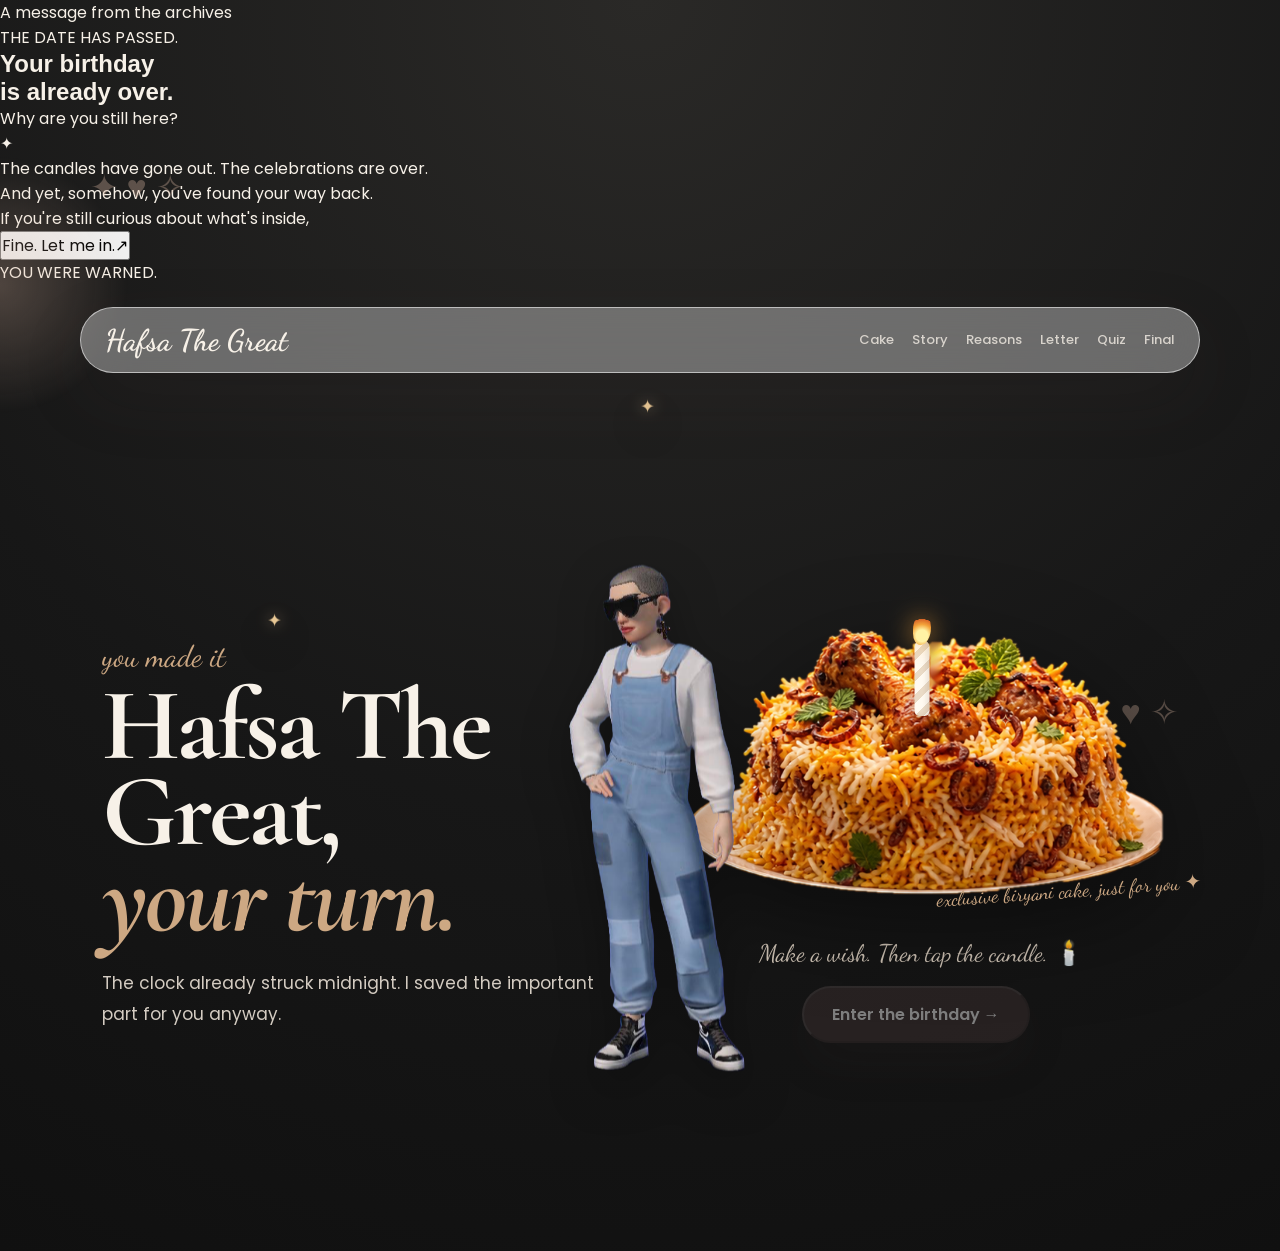
==== commit 0975d65f: "Update index.html" ====
--- a/index.html
+++ b/index.html
@@ -19,7 +19,24 @@
   <link href="https://fonts.googleapis.com/css2?family=Cormorant+Garamond:wght@400;500;600;700&family=Dancing+Script:wght@500;600;700&family=Poppins:wght@300;400;500;600;700&display=swap" rel="stylesheet" />
   <link rel="stylesheet" href="style.css" />
 </head>
-<body class="birthday-entry" style="--hero-image: url('assets/ak.jpeg');">
+<body class="birthday-entry gate-active" style="--hero-image: url('assets/ak.jpeg');">
+<section class="after-hours-gate" id="afterHoursGate" aria-labelledby="gateTitle">
+  <div class="gate-grain" aria-hidden="true"></div>
+  <div class="gate-content">
+    <p class="gate-eyebrow">A message from the archives</p>
+    <p class="gate-overline">THE DATE HAS PASSED.</p>
+    <h1 id="gateTitle">Your birthday<br><span>is already over.</span></h1>
+    <p class="gate-question">Why are you still here?</p>
+    <div class="gate-rule" aria-hidden="true"><span>✦</span></div>
+    <p class="gate-copy">The candles have gone out. The celebrations are over.<br>And yet, somehow, you've found your way back.</p>
+    <p class="gate-invitation">If you're still curious about what's inside,</p>
+    <button class="gate-enter" id="gateEnter" type="button">
+      <span>Fine. Let me in.</span><span aria-hidden="true">↗</span>
+    </button>
+    <p class="gate-footnote">YOU WERE WARNED.</p>
+  </div>
+</section>
+
   <div class="cursor-glow"></div>
   <div class="floating-bg"></div>
 
@@ -86,5 +103,20 @@
   </main>
 
   <script src="script.js"></script>
+
+<script>
+  const afterHoursGate = document.getElementById('afterHoursGate');
+  const gateEnter = document.getElementById('gateEnter');
+
+  gateEnter?.addEventListener('click', () => {
+    afterHoursGate?.classList.add('is-leaving');
+    document.body.classList.remove('gate-active');
+
+    window.setTimeout(() => {
+      afterHoursGate?.remove();
+    }, 800);
+  });
+</script>
+
 </body>
 </html>
